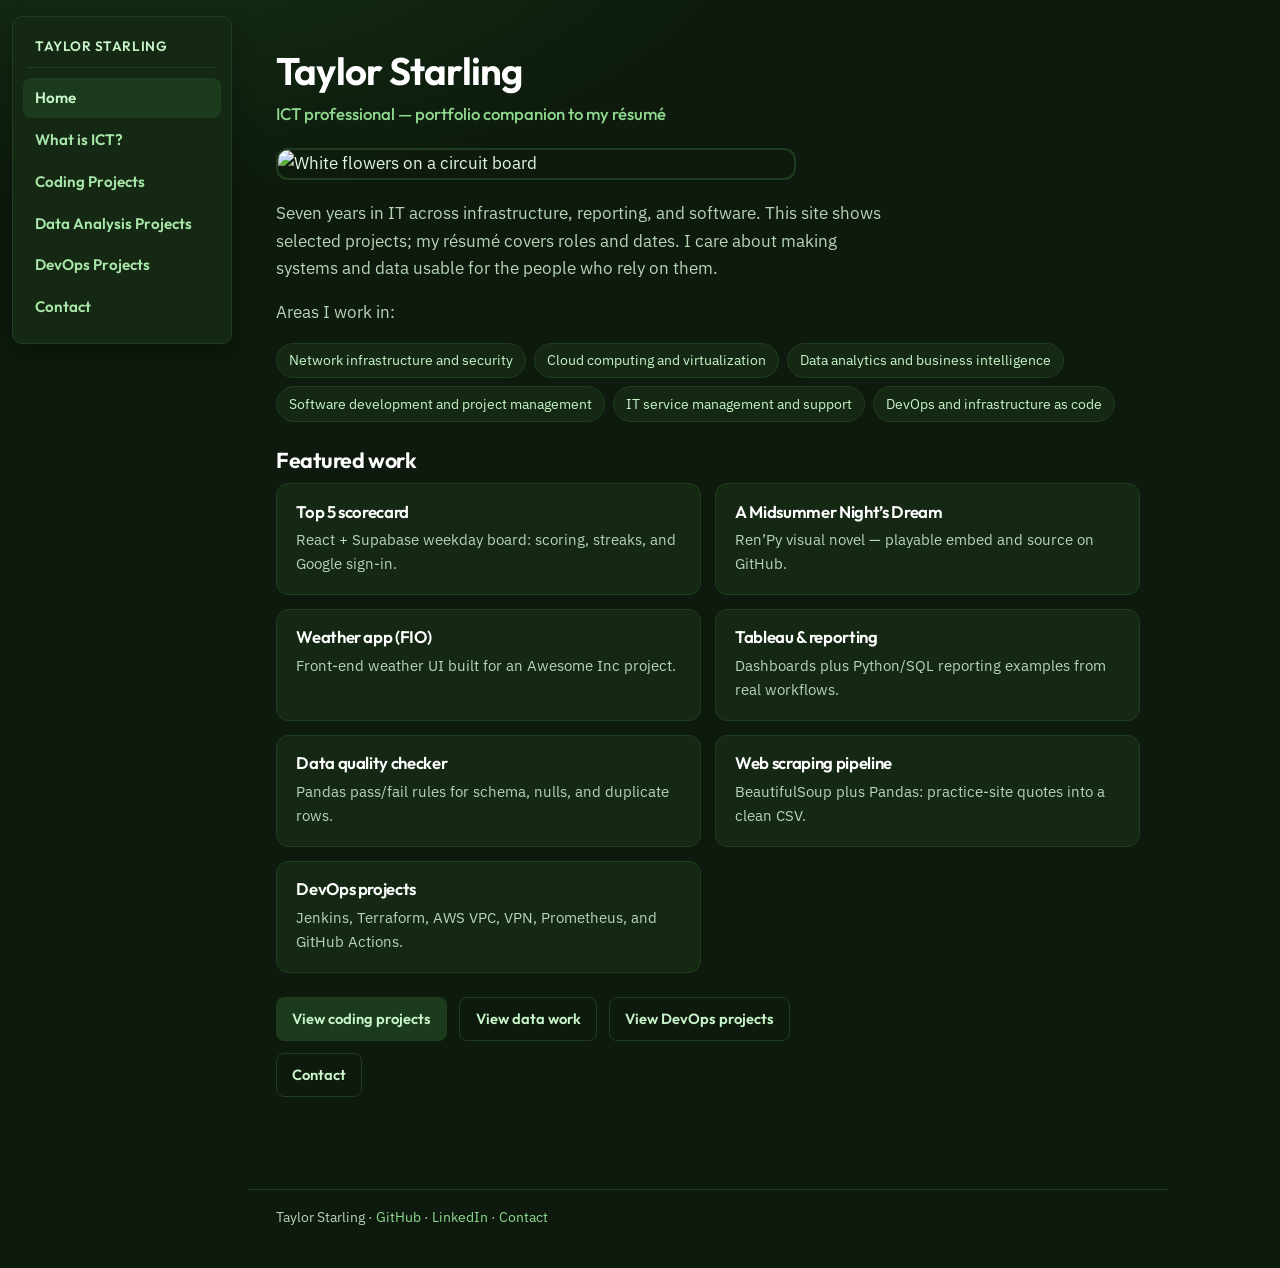
==== index.html @ edfb530f "Added site files" ====
<!DOCTYPE html>
<html lang="en">
  <head>
    <meta charset="UTF-8" />
    <meta name="viewport" content="width=device-width, initial-scale=1.0" />
    <meta
      name="description"
      content="Portfolio for Taylor Starling — ICT professional. Networks, cloud, data, DevOps, and software projects to review with a résumé."
    />
    <meta property="og:type" content="website" />
    <meta property="og:title" content="Taylor Starling — ICT professional" />
    <meta
      property="og:description"
      content="Portfolio: networks, cloud, data analysis, and software projects."
    />
    <meta property="og:url" content="https://taystarlingtech.neocities.org/" />
    <meta
      property="og:image"
      content="https://taystarlingtech.neocities.org/images/greenflowerstech.jpg"
    />
    <meta name="twitter:card" content="summary_large_image" />

    <title>Taylor Starling — ICT professional</title>

    <link href="/style.css" rel="stylesheet" type="text/css" media="all" />
    <link rel="icon" type="image/png" href="/images/GreenTea.png" />
  </head>

  <body>
    <nav class="sidenav" aria-label="Primary">
      <p class="nav-brand">Taylor Starling</p>
      <a href="/index.html" aria-current="page">Home</a>
      <a href="/What_Is_ICT.html">What is ICT?</a>
      <a href="/Coding_Projects.html">Coding Projects</a>
      <a href="/Data_Analysis_Projects.html">Data Analysis Projects</a>
      <a href="/DevOps_Projects.html">DevOps Projects</a>
      <a href="/Contact.html">Contact</a>
    </nav>

    <main class="main">
      <h1>Taylor Starling</h1>
      <p class="tagline">ICT professional — portfolio companion to my résumé</p>

      <img
        src="/images/greenflowerstech.jpg"
        alt="White flowers on a circuit board"
        class="responsive hero-image"
      />

      <p>
        Seven years in IT across infrastructure, reporting, and software. This
        site shows selected projects; my résumé covers roles and dates. I care
        about making systems and data usable for the people who rely on them.
      </p>

      <p>Areas I work in:</p>
      <ul class="skills">
        <li>Network infrastructure and security</li>
        <li>Cloud computing and virtualization</li>
        <li>Data analytics and business intelligence</li>
        <li>Software development and project management</li>
        <li>IT service management and support</li>
        <li>DevOps and infrastructure as code</li>
      </ul>

      <h2>Featured work</h2>
      <div class="feature-grid">
        <article class="card feature-card">
          <h3>
            <a href="/Coding_Projects.html#top-5">Top 5 scorecard</a>
          </h3>
          <p>React + Supabase weekday board: scoring, streaks, and Google sign-in.</p>
        </article>
        <article class="card feature-card">
          <h3>
            <a href="/Coding_Projects.html">A Midsummer Night’s Dream</a>
          </h3>
          <p>Ren’Py visual novel — playable embed and source on GitHub.</p>
        </article>
        <article class="card feature-card">
          <h3>
            <a href="/Coding_Projects.html">Weather app (FIO)</a>
          </h3>
          <p>Front-end weather UI built for an Awesome Inc project.</p>
        </article>
        <article class="card feature-card">
          <h3>
            <a href="/Data_Analysis_Projects.html">Tableau &amp; reporting</a>
          </h3>
          <p>Dashboards plus Python/SQL reporting examples from real workflows.</p>
        </article>
        <article class="card feature-card">
          <h3>
            <a href="/Data_Analysis_Projects.html#data-quality-checker">Data quality checker</a>
          </h3>
          <p>Pandas pass/fail rules for schema, nulls, and duplicate rows.</p>
        </article>
        <article class="card feature-card">
          <h3>
            <a href="/Data_Analysis_Projects.html#web-scraping-pipeline">Web scraping pipeline</a>
          </h3>
          <p>BeautifulSoup plus Pandas: practice-site quotes into a clean CSV.</p>
        </article>
        <article class="card feature-card">
          <h3>
            <a href="/DevOps_Projects.html">DevOps projects</a>
          </h3>
          <p>Jenkins, Terraform, AWS VPC, VPN, Prometheus, and GitHub Actions.</p>
        </article>
      </div>

      <p>
        <a class="cta" href="/Coding_Projects.html">View coding projects</a>
        <a class="cta cta-secondary" href="/Data_Analysis_Projects.html">View data work</a>
        <a class="cta cta-secondary" href="/DevOps_Projects.html">View DevOps projects</a>
        <a class="cta cta-secondary" href="/Contact.html">Contact</a>
      </p>
    </main>

    <footer class="site-footer">
      <p>
        Taylor Starling ·
        <a href="https://github.com/taystarlingtech">GitHub</a> ·
        <a href="https://www.linkedin.com/in/taystarlingtech">LinkedIn</a> ·
        <a href="/Contact.html">Contact</a>
      </p>
    </footer>
  </body>
</html>
---- style.css ----
@import url("https://fonts.googleapis.com/css2?family=Outfit:wght@400;500;600;700&family=IBM+Plex+Sans:wght@400;500;600&display=swap");

:root {
  --bg: #0d1a0d;
  --bg-elevated: #142814;
  --bg-hover: #1c3a1c;
  --border: #1f3d1f;
  --text: #e3f5e3;
  --muted: #b7d4b7;
  --accent: #8fd98f;
  --accent-strong: #c8f5c8;
  --link: #7ecbff;
  --nav-width: 220px;
  --radius: 10px;
}

*,
*::before,
*::after {
  box-sizing: border-box;
}

html {
  scroll-behavior: smooth;
}

/* Base page styling */
body {
  background-color: #0d1a0d; /* deep forest green */
  background:
    radial-gradient(1200px 600px at 10% -10%, #163316 0%, transparent 55%),
    var(--bg);
  color: #e3f5e3; /* soft light green */
  font-family: "IBM Plex Sans", Verdana, sans-serif;
  font-size: 1.05rem;
  line-height: 1.65;
  margin: 0;
  padding: 0;
}

h1, h2, h3 {
  font-family: Outfit, Verdana, sans-serif;
  font-weight: 650;
  line-height: 1.2;
  letter-spacing: -0.02em;
  color: #fff;
}

h1 { font-size: clamp(1.8rem, 3vw, 2.4rem); margin: 0 0 0.4rem; }
h2 { font-size: 1.35rem; margin: 1.6rem 0 0.6rem; }

h2 a {
  color: inherit;
  text-decoration: none;
}

h2 a:hover {
  color: var(--accent-strong);
  text-decoration: underline;
}

p { margin: 0 0 1rem; max-width: 62ch; color: var(--muted); }

a {
  color: var(--link);
  text-underline-offset: 3px;
}

a:hover { color: #fff; }

.nav-brand {
  margin: 0 4px 10px;
  padding: 4px 8px 10px;
  border-bottom: 1px solid var(--border);
  font-family: Outfit, sans-serif;
  font-size: 0.85rem;
  font-weight: 600;
  letter-spacing: 0.04em;
  text-transform: uppercase;
  color: var(--accent-strong);
  max-width: none;
}

.cta {
  display: inline-block;
  margin: 0 0.5rem 0.75rem 0;
  padding: 0.55rem 0.95rem;
  border-radius: 8px;
  background: var(--bg-hover);
  border: 1px solid var(--border);
  color: var(--accent-strong);
  font-family: Outfit, sans-serif;
  font-size: 0.92rem;
  font-weight: 600;
  text-decoration: none;
}

.cta:hover {
  color: #fff;
  background: #234723;
}

.cta-secondary {
  background: transparent;
}

/* Sidebar navigation (desktop) */
.sidenav {
  width: var(--nav-width);
  position: fixed;
  z-index: 1000;
  top: 16px;
  left: 12px;
  background: #142814; /* dark muted green */
  overflow-x: hidden;
  padding: 14px 10px;
  border-radius: var(--radius);
  border: 1px solid #1f3d1f;
  box-shadow: 0 8px 24px rgba(0, 0, 0, 0.25);
}

.sidenav a {
  padding: 10px 12px;
  margin: 2px 0;
  text-decoration: none;
  font-size: 0.95rem;
  color: #a8e6a8; /* accessible green */
  display: block;
  font-weight: 600;
  font-family: Outfit, sans-serif;
  line-height: 1.3;
  border-radius: 8px;
}

.sidenav a:hover,
.sidenav a:focus-visible {
  color: #ffffff; /* high contrast */
  background-color: #1c3a1c;
  outline: none;
}

.sidenav a[aria-current="page"] {
  background: var(--bg-hover);
  color: var(--accent-strong);
}

/* Main content area */
.main {
  margin-left: calc(var(--nav-width) + 28px); /* space for sidebar */
  margin-top: 24px;
  padding: 24px 28px 64px;
  font-size: 1.05rem;
  line-height: 1.65;
  color: #e3f5e3;
  width: auto;
  max-width: 920px;
  min-height: 100vh; /* ensures content doesn't collapse */
}

/* Replace WordPress block behavior */
.content-block {
  width: 100%;
  max-width: none;
  margin: 1.5rem 0; /* increased spacing so links don't hide */
}

/* Responsive images */
.responsive {
  max-width: min(100%, 640px);
  height: auto;
  display: block;
  margin: 1.25rem 0;
  border-radius: 12px;
  border: 2px solid #1f3d1f;
}

/* Responsive iframe wrapper */
.game-container {
  position: relative;
  width: 100%;
  max-width: 800px;      /* centers nicely */
  height: 500px;         /* FIXED height so it doesn't push content down */
  margin: 20px 0;        /* sits with the text column */
  overflow: hidden;
  border-radius: 12px;
  border: 2px solid #1f3d1f;
}

/* Make iframe fill the container */
.game-container iframe {
  position: absolute;
  top: 0;
  left: 0;
  width: 100%;
  height: 100%;
  border: none;
  display: block;
}

/* Optional extras — only apply if you add these classes in HTML later */
.card {
  background: var(--bg-elevated);
  border: 1px solid var(--border);
  border-radius: 12px;
  padding: 1.1rem 1.2rem;
  margin: 1rem 0;
  max-width: none;
}

.card h2 { margin-top: 0; }

.card .responsive,
.card .game-container {
  max-width: 100%;
}

.code-sample {
  margin: 1rem 0 0.4rem;
  padding: 0.9rem 1rem;
  overflow-x: auto;
  max-width: 100%;
  background: #0a140a;
  border: 1px solid var(--border);
  border-radius: 8px;
  color: #d7f0d7;
  font-family: "IBM Plex Mono", Consolas, "Courier New", monospace;
  font-size: 0.78rem;
  line-height: 1.45;
}

.code-sample code {
  font-family: inherit;
  white-space: pre;
}

.artifact-note {
  margin: 0 0 0.25rem;
  font-size: 0.85rem;
  color: var(--muted);
  max-width: none;
}

figure {
  margin: 0 0 1.25rem;
}

figcaption {
  margin-top: 0.4rem;
  font-size: 0.85rem;
  color: var(--muted);
}

.gallery {
  display: grid;
  grid-template-columns: repeat(auto-fit, minmax(240px, 1fr));
  gap: 1rem;
}

.gallery .responsive {
  width: 100%;
  max-width: none;
  margin: 0;
}

.project-list {
  margin: 0.5rem 0 0;
  padding-left: 1.2rem;
}

.contact-list {
  list-style: none;
  margin: 0;
  padding: 0;
  max-width: 40rem;
}

.contact-list li {
  display: grid;
  grid-template-columns: 6.5rem 1fr;
  gap: 0.75rem;
  padding: 0.75rem 0;
  border-bottom: 1px solid var(--border);
}

.contact-label {
  font-family: Outfit, sans-serif;
  font-size: 0.85rem;
  font-weight: 600;
  color: var(--accent);
}

.hero-image {
  max-width: min(100%, 520px);
}

.feature-grid {
  display: grid;
  grid-template-columns: repeat(auto-fit, minmax(min(100%, 340px), 1fr));
  gap: 0.85rem;
  margin: 0.5rem 0 1.5rem;
}

.feature-card {
  margin: 0;
}

.feature-card h3 {
  margin: 0 0 0.4rem;
  font-family: Outfit, Verdana, sans-serif;
  font-size: 1.05rem;
  font-weight: 600;
  color: #fff;
}

.feature-card h3 a {
  color: inherit;
  text-decoration: none;
}

.feature-card h3 a:hover {
  color: var(--accent-strong);
  text-decoration: underline;
}

.feature-card p {
  margin: 0;
  font-size: 0.92rem;
}

.tile-grid {
  display: grid;
  grid-template-columns: repeat(auto-fit, minmax(min(100%, 260px), 1fr));
  gap: 0.85rem;
  margin: 0.75rem 0 1.75rem;
}

.tile-card {
  margin: 0;
  display: flex;
  flex-direction: column;
}

.tile-card .tile-num {
  margin: 0 0 0.15rem;
  font-family: Outfit, sans-serif;
  font-size: 0.75rem;
  font-weight: 600;
  letter-spacing: 0.06em;
  color: var(--accent);
  max-width: none;
}

.tile-card h2 {
  margin: 0 0 0.45rem;
  font-size: 1.08rem;
}

.tile-card > p:last-of-type {
  margin-bottom: 0;
}

.tile-card .cta {
  margin-bottom: 0;
}

.tile-card figure {
  margin: 0.35rem 0 0.85rem;
}

.tile-card .responsive {
  width: 100%;
  max-width: none;
  margin: 0;
}

.stack {
  display: flex;
  flex-wrap: wrap;
  gap: 6px;
  margin: 0 0 0.85rem;
  max-width: none;
}

.stack span {
  background: #0a140a;
  border: 1px solid var(--border);
  border-radius: 999px;
  padding: 0.2rem 0.6rem;
  font-size: 0.75rem;
  color: var(--accent-strong);
}

.site-footer {
  margin-left: calc(var(--nav-width) + 28px);
  max-width: 920px;
  padding: 0 28px 40px;
  border-top: 1px solid var(--border);
}

.site-footer p {
  margin: 1rem 0 0;
  font-size: 0.85rem;
  color: var(--muted);
  max-width: none;
}

.site-footer a {
  color: var(--accent);
  text-decoration: none;
}

.site-footer a:hover {
  color: #fff;
  text-decoration: underline;
}

.skills {
  display: flex;
  flex-wrap: wrap;
  gap: 8px;
  padding: 0;
  margin: 1rem 0 1.5rem;
  list-style: none;
  max-width: none;
}

.skills li {
  background: var(--bg-elevated);
  border: 1px solid var(--border);
  border-radius: 999px;
  padding: 0.35rem 0.75rem;
  font-size: 0.85rem;
  color: var(--accent-strong);
}

.tagline {
  margin: 0 0 1.25rem;
  font-family: Outfit, sans-serif;
  font-size: 1.05rem;
  font-weight: 500;
  color: var(--accent);
  max-width: none;
}

#data-quality-checker,
#web-scraping-pipeline,
#csv-to-sql-loader,
#api-data-extractor,
#incremental-data-loader,
#sql-reporting-workshop,
#it-health-report,
#top-5,
#ainc-timeline {
  scroll-margin-top: 1rem;
}

/* Mobile layout */
@media screen and (max-width: 720px) {

  /* Top bar stays in document flow so titles are never hidden under it */
  .sidenav {
    width: 100%;
    position: sticky;
    top: 0;
    left: 0;
    z-index: 1000;
    border-radius: 0;
    padding: 8px 6px;
    text-align: center;
    background: #142814;
    border-bottom: 2px solid #1f3d1f;
    display: flex;
    flex-wrap: wrap;
    justify-content: center;
    box-shadow: none;
    overflow: visible;
  }

  .sidenav a {
    font-size: 0.82rem;
    padding: 8px 10px;
    display: inline-block;
  }

  .main {
    margin-left: 0;
    margin-top: 0;
    font-size: 17px;
    padding: 16px 16px 48px;
  }

  .game-container {
    height: 350px;   /* smaller height for phones */
    max-width: 100%;
  }

  .nav-brand {
    width: 100%;
    margin: 0 0 4px;
    padding: 2px 8px 6px;
    border-bottom: 1px solid var(--border);
    text-align: center;
  }

  .contact-list li {
    grid-template-columns: 1fr;
    gap: 0.2rem;
  }

  .site-footer {
    margin-left: 0;
    padding: 0 16px 32px;
  }

  #data-quality-checker,
  #web-scraping-pipeline,
  #csv-to-sql-loader,
  #api-data-extractor,
  #incremental-data-loader,
  #sql-reporting-workshop,
  #it-health-report,
  #top-5,
  #ainc-timeline {
    scroll-margin-top: 8rem;
  }

  h1 {
    scroll-margin-top: 8rem;
  }
}

/* Extra small screens */
@media screen and (max-width: 600px) {
  .sidenav a {
    font-size: 16px;
    padding: 8px;
  }
  .game-container {
    height: 350px;   /* smaller height for phones */
    max-width: 100%;
  }
  .main {
    font-size: 17px;
  }
}
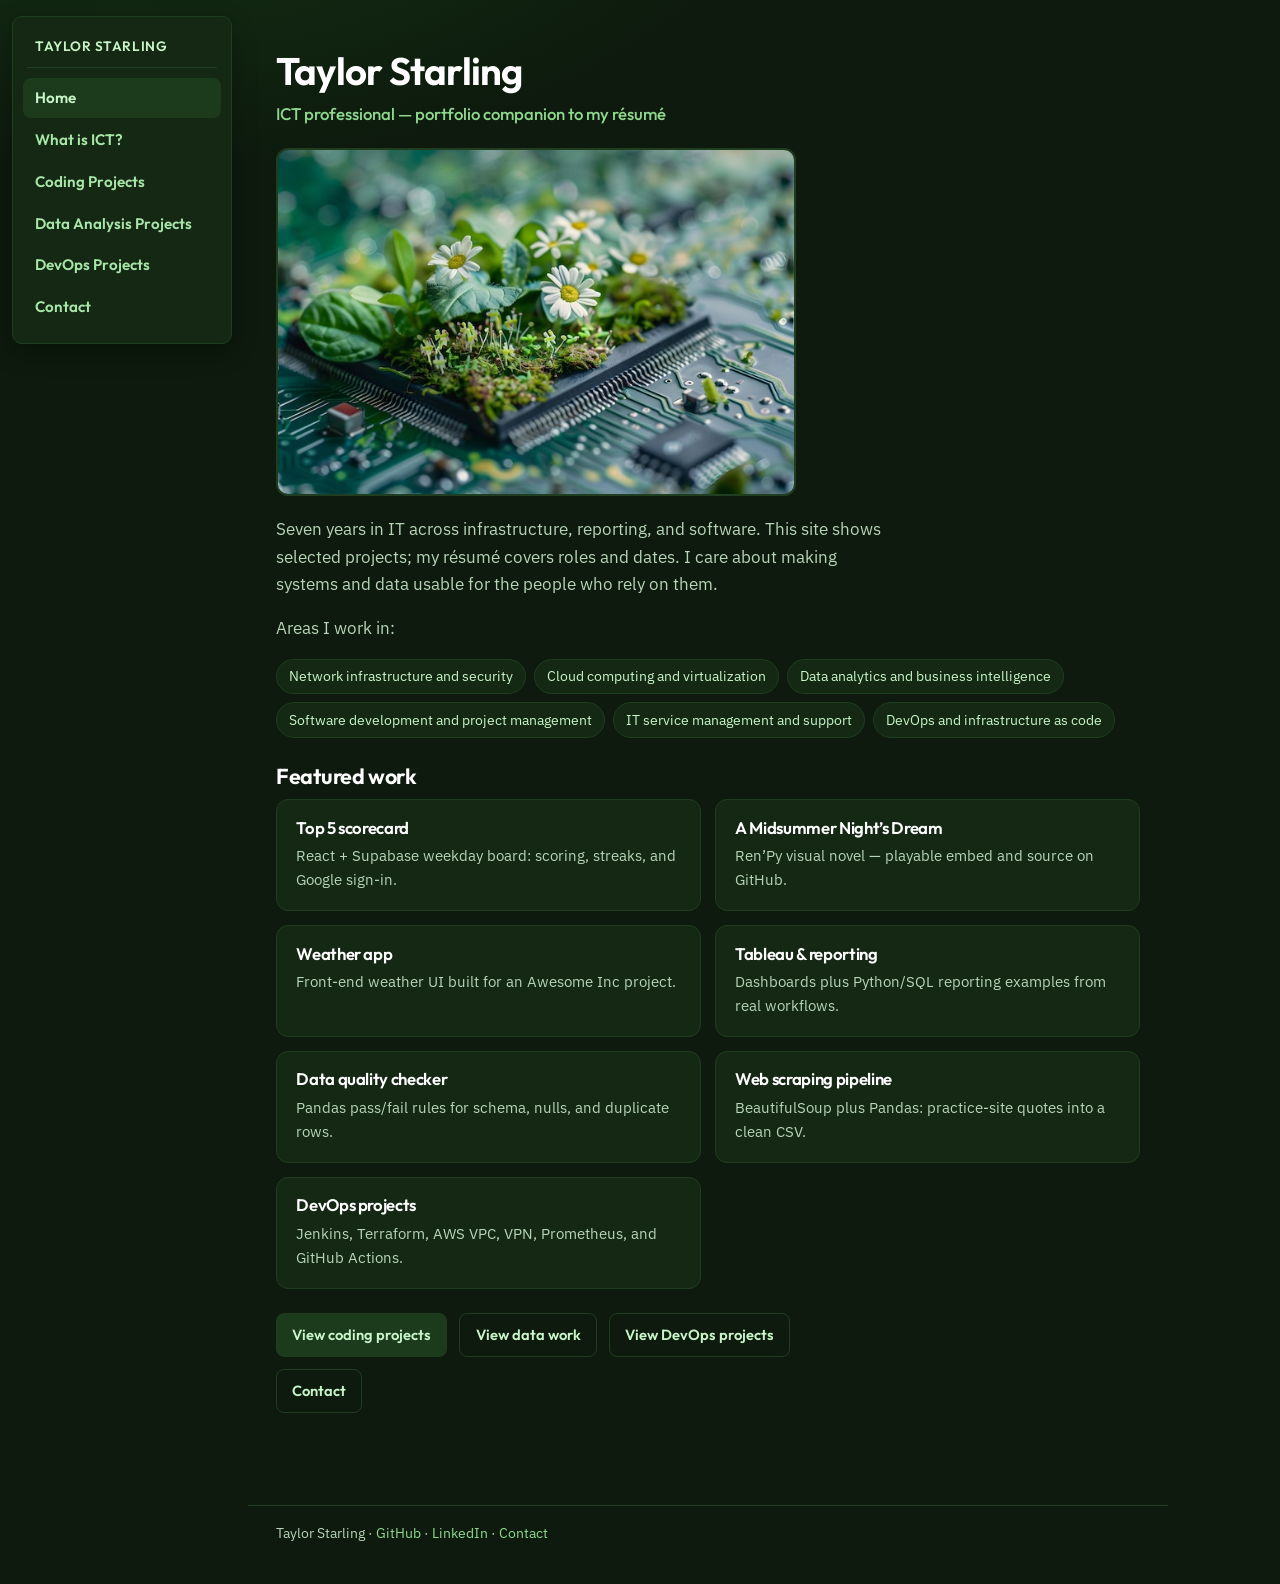
==== commit e6a45f55: "FIO means figure it out fix" ====
--- a/index.html
+++ b/index.html
@@ -79,7 +79,7 @@
         </article>
         <article class="card feature-card">
           <h3>
-            <a href="/Coding_Projects.html">Weather app (FIO)</a>
+            <a href="/Coding_Projects.html">Weather app</a>
           </h3>
           <p>Front-end weather UI built for an Awesome Inc project.</p>
         </article>
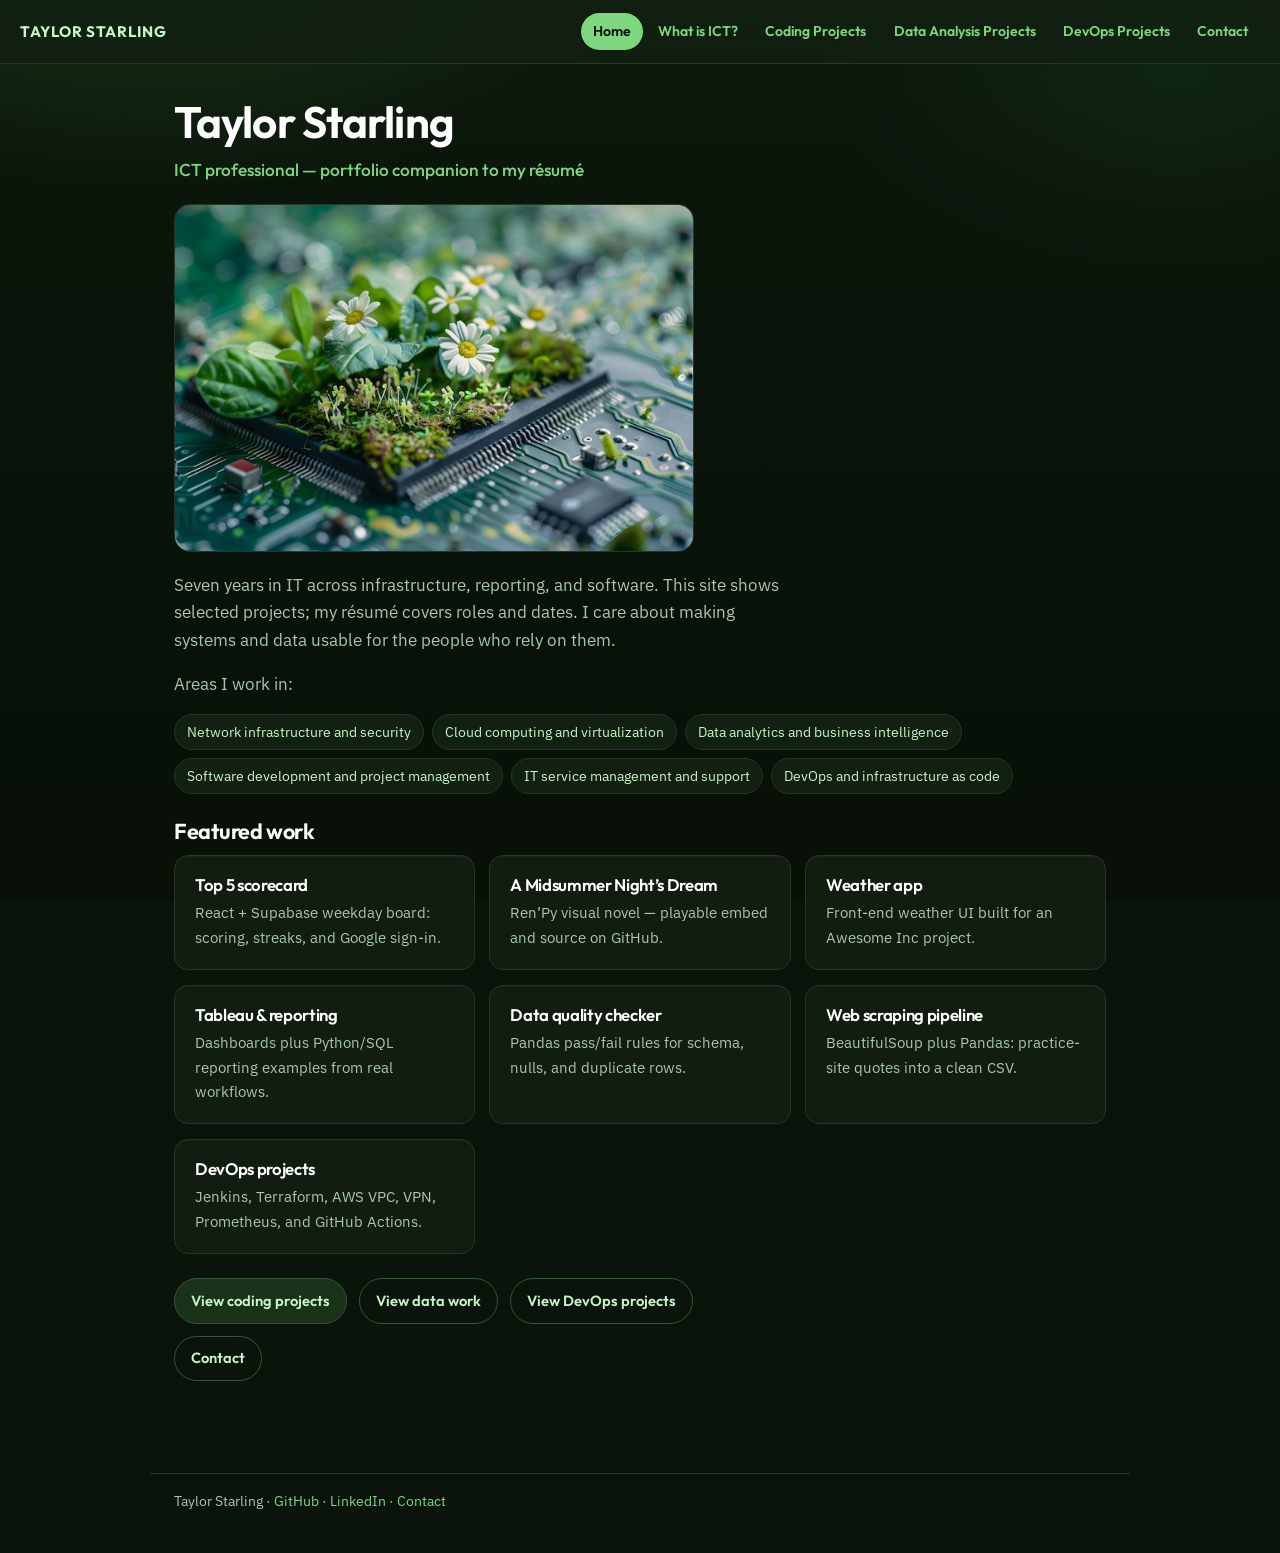
==== commit 1938db9a: "Revamp" ====
--- a/index.html
+++ b/index.html
@@ -27,15 +27,17 @@
   </head>
 
   <body>
-    <nav class="sidenav" aria-label="Primary">
-      <p class="nav-brand">Taylor Starling</p>
-      <a href="/index.html" aria-current="page">Home</a>
-      <a href="/What_Is_ICT.html">What is ICT?</a>
-      <a href="/Coding_Projects.html">Coding Projects</a>
-      <a href="/Data_Analysis_Projects.html">Data Analysis Projects</a>
-      <a href="/DevOps_Projects.html">DevOps Projects</a>
-      <a href="/Contact.html">Contact</a>
-    </nav>
+    <header class="site-header">
+      <a class="nav-brand" href="/index.html">Taylor Starling</a>
+      <nav class="site-nav" aria-label="Primary">
+        <a href="/index.html" aria-current="page">Home</a>
+        <a href="/What_Is_ICT.html">What is ICT?</a>
+        <a href="/Coding_Projects.html">Coding Projects</a>
+        <a href="/Data_Analysis_Projects.html">Data Analysis Projects</a>
+        <a href="/DevOps_Projects.html">DevOps Projects</a>
+        <a href="/Contact.html">Contact</a>
+      </nav>
+    </header>
 
     <main class="main">
       <h1>Taylor Starling</h1>
@@ -44,17 +46,17 @@
       <img
         src="/images/greenflowerstech.jpg"
         alt="White flowers on a circuit board"
-        class="responsive hero-image"
+        class="responsive hero-image reveal"
       />
 
-      <p>
+      <p class="reveal">
         Seven years in IT across infrastructure, reporting, and software. This
         site shows selected projects; my résumé covers roles and dates. I care
         about making systems and data usable for the people who rely on them.
       </p>
 
-      <p>Areas I work in:</p>
-      <ul class="skills">
+      <p class="reveal">Areas I work in:</p>
+      <ul class="skills reveal">
         <li>Network infrastructure and security</li>
         <li>Cloud computing and virtualization</li>
         <li>Data analytics and business intelligence</li>
@@ -63,45 +65,45 @@
         <li>DevOps and infrastructure as code</li>
       </ul>
 
-      <h2>Featured work</h2>
+      <h2 class="reveal">Featured work</h2>
       <div class="feature-grid">
-        <article class="card feature-card">
+        <article class="card feature-card reveal reveal-delay-1">
           <h3>
             <a href="/Coding_Projects.html#top-5">Top 5 scorecard</a>
           </h3>
           <p>React + Supabase weekday board: scoring, streaks, and Google sign-in.</p>
         </article>
-        <article class="card feature-card">
+        <article class="card feature-card reveal reveal-delay-2">
           <h3>
             <a href="/Coding_Projects.html">A Midsummer Night’s Dream</a>
           </h3>
           <p>Ren’Py visual novel — playable embed and source on GitHub.</p>
         </article>
-        <article class="card feature-card">
+        <article class="card feature-card reveal reveal-delay-3">
           <h3>
             <a href="/Coding_Projects.html">Weather app</a>
           </h3>
           <p>Front-end weather UI built for an Awesome Inc project.</p>
         </article>
-        <article class="card feature-card">
+        <article class="card feature-card reveal">
           <h3>
             <a href="/Data_Analysis_Projects.html">Tableau &amp; reporting</a>
           </h3>
           <p>Dashboards plus Python/SQL reporting examples from real workflows.</p>
         </article>
-        <article class="card feature-card">
+        <article class="card feature-card reveal reveal-delay-1">
           <h3>
             <a href="/Data_Analysis_Projects.html#data-quality-checker">Data quality checker</a>
           </h3>
           <p>Pandas pass/fail rules for schema, nulls, and duplicate rows.</p>
         </article>
-        <article class="card feature-card">
+        <article class="card feature-card reveal reveal-delay-2">
           <h3>
             <a href="/Data_Analysis_Projects.html#web-scraping-pipeline">Web scraping pipeline</a>
           </h3>
           <p>BeautifulSoup plus Pandas: practice-site quotes into a clean CSV.</p>
         </article>
-        <article class="card feature-card">
+        <article class="card feature-card reveal reveal-delay-3">
           <h3>
             <a href="/DevOps_Projects.html">DevOps projects</a>
           </h3>
@@ -125,5 +127,6 @@
         <a href="/Contact.html">Contact</a>
       </p>
     </footer>
+    <script src="/site.js" defer></script>
   </body>
 </html>
--- a/style.css
+++ b/style.css
@@ -1,17 +1,20 @@
 @import url("https://fonts.googleapis.com/css2?family=Outfit:wght@400;500;600;700&family=IBM+Plex+Sans:wght@400;500;600&display=swap");
 
 :root {
-  --bg: #0d1a0d;
-  --bg-elevated: #142814;
-  --bg-hover: #1c3a1c;
-  --border: #1f3d1f;
-  --text: #e3f5e3;
-  --muted: #b7d4b7;
-  --accent: #8fd98f;
+  --bg: #0a140a;
+  --bg-elevated: #122012;
+  --bg-hover: #1a321a;
+  --border: #243824;
+  --border-strong: #355535;
+  --text: #e8f6e8;
+  --muted: #a9c7a9;
+  --accent: #7ed67e;
   --accent-strong: #c8f5c8;
   --link: #7ecbff;
-  --nav-width: 220px;
-  --radius: 10px;
+  --header-h: 64px;
+  --radius: 14px;
+  --shadow: 0 10px 30px rgba(0, 0, 0, 0.28);
+  --ease: cubic-bezier(0.22, 1, 0.36, 1);
 }
 
 *,
@@ -24,18 +27,20 @@
   scroll-behavior: smooth;
 }
 
-/* Base page styling */
 body {
-  background-color: #0d1a0d; /* deep forest green */
-  background:
-    radial-gradient(1200px 600px at 10% -10%, #163316 0%, transparent 55%),
-    var(--bg);
-  color: #e3f5e3; /* soft light green */
+  margin: 0;
+  padding: 0;
+  min-height: 100vh;
+  color: var(--text);
   font-family: "IBM Plex Sans", Verdana, sans-serif;
   font-size: 1.05rem;
   line-height: 1.65;
-  margin: 0;
-  padding: 0;
+  background-color: var(--bg);
+  background-image:
+    radial-gradient(900px 480px at 12% -8%, rgba(46, 110, 46, 0.35), transparent 55%),
+    radial-gradient(700px 420px at 92% 8%, rgba(30, 80, 50, 0.22), transparent 50%),
+    linear-gradient(180deg, #0c180c 0%, var(--bg) 40%, #081008 100%);
+  background-attachment: fixed;
 }
 
 h1, h2, h3 {
@@ -46,7 +51,7 @@
   color: #fff;
 }
 
-h1 { font-size: clamp(1.8rem, 3vw, 2.4rem); margin: 0 0 0.4rem; }
+h1 { font-size: clamp(2rem, 4vw, 2.75rem); margin: 0 0 0.45rem; }
 h2 { font-size: 1.35rem; margin: 1.6rem 0 0.6rem; }
 
 h2 a {
@@ -56,137 +61,178 @@
 
 h2 a:hover {
   color: var(--accent-strong);
-  text-decoration: underline;
-}
-
-p { margin: 0 0 1rem; max-width: 62ch; color: var(--muted); }
+}
+
+p {
+  margin: 0 0 1rem;
+  max-width: 62ch;
+  color: var(--muted);
+}
 
 a {
   color: var(--link);
   text-underline-offset: 3px;
+  transition: color 0.2s var(--ease);
 }
 
 a:hover { color: #fff; }
 
+/* Sticky top header — Top 5 style */
+.site-header {
+  position: sticky;
+  top: 0;
+  z-index: 1000;
+  display: flex;
+  align-items: center;
+  justify-content: space-between;
+  gap: 1rem;
+  min-height: var(--header-h);
+  padding: 0.55rem 1.25rem;
+  background: color-mix(in srgb, var(--bg-elevated) 88%, transparent);
+  border-bottom: 1px solid var(--border);
+  backdrop-filter: blur(14px);
+  -webkit-backdrop-filter: blur(14px);
+}
+
 .nav-brand {
-  margin: 0 4px 10px;
-  padding: 4px 8px 10px;
-  border-bottom: 1px solid var(--border);
+  margin: 0;
+  padding: 0;
+  border: 0;
   font-family: Outfit, sans-serif;
-  font-size: 0.85rem;
-  font-weight: 600;
+  font-size: 0.95rem;
+  font-weight: 700;
   letter-spacing: 0.04em;
   text-transform: uppercase;
   color: var(--accent-strong);
-  max-width: none;
+  text-decoration: none;
+  white-space: nowrap;
+  max-width: none;
+  transition: color 0.2s var(--ease), transform 0.2s var(--ease);
+}
+
+.nav-brand:hover {
+  color: #fff;
+  transform: translateY(-1px);
+}
+
+.site-nav {
+  display: flex;
+  flex-wrap: wrap;
+  align-items: center;
+  justify-content: flex-end;
+  gap: 0.2rem;
+}
+
+.site-nav a {
+  display: inline-block;
+  padding: 0.45rem 0.75rem;
+  border-radius: 999px;
+  color: var(--accent);
+  font-family: Outfit, sans-serif;
+  font-size: 0.88rem;
+  font-weight: 600;
+  text-decoration: none;
+  transition:
+    background-color 0.2s var(--ease),
+    color 0.2s var(--ease),
+    transform 0.2s var(--ease);
+}
+
+.site-nav a:hover,
+.site-nav a:focus-visible {
+  color: #fff;
+  background: var(--bg-hover);
+  outline: none;
+  transform: translateY(-1px);
+}
+
+.site-nav a[aria-current="page"] {
+  color: #0a140a;
+  background: var(--accent);
+}
+
+.site-nav a[aria-current="page"]:hover {
+  color: #0a140a;
+  background: var(--accent-strong);
+}
+
+/* Main content */
+.main {
+  margin: 0 auto;
+  padding: 2rem 1.5rem 4rem;
+  width: min(100%, 980px);
+  min-height: calc(100vh - var(--header-h) - 5rem);
 }
 
 .cta {
   display: inline-block;
   margin: 0 0.5rem 0.75rem 0;
-  padding: 0.55rem 0.95rem;
-  border-radius: 8px;
+  padding: 0.6rem 1rem;
+  border-radius: 999px;
   background: var(--bg-hover);
-  border: 1px solid var(--border);
+  border: 1px solid var(--border-strong);
   color: var(--accent-strong);
   font-family: Outfit, sans-serif;
   font-size: 0.92rem;
   font-weight: 600;
   text-decoration: none;
+  transition:
+    background-color 0.2s var(--ease),
+    border-color 0.2s var(--ease),
+    color 0.2s var(--ease),
+    transform 0.18s var(--ease),
+    box-shadow 0.2s var(--ease);
 }
 
 .cta:hover {
   color: #fff;
   background: #234723;
+  border-color: var(--accent);
+  box-shadow: 0 6px 18px rgba(0, 0, 0, 0.25);
+  transform: translateY(-2px);
+}
+
+.cta:active {
+  transform: translateY(0) scale(0.98);
 }
 
 .cta-secondary {
   background: transparent;
 }
 
-/* Sidebar navigation (desktop) */
-.sidenav {
-  width: var(--nav-width);
-  position: fixed;
-  z-index: 1000;
-  top: 16px;
-  left: 12px;
-  background: #142814; /* dark muted green */
-  overflow-x: hidden;
-  padding: 14px 10px;
-  border-radius: var(--radius);
-  border: 1px solid #1f3d1f;
-  box-shadow: 0 8px 24px rgba(0, 0, 0, 0.25);
-}
-
-.sidenav a {
-  padding: 10px 12px;
-  margin: 2px 0;
-  text-decoration: none;
-  font-size: 0.95rem;
-  color: #a8e6a8; /* accessible green */
-  display: block;
-  font-weight: 600;
-  font-family: Outfit, sans-serif;
-  line-height: 1.3;
-  border-radius: 8px;
-}
-
-.sidenav a:hover,
-.sidenav a:focus-visible {
-  color: #ffffff; /* high contrast */
-  background-color: #1c3a1c;
-  outline: none;
-}
-
-.sidenav a[aria-current="page"] {
-  background: var(--bg-hover);
-  color: var(--accent-strong);
-}
-
-/* Main content area */
-.main {
-  margin-left: calc(var(--nav-width) + 28px); /* space for sidebar */
-  margin-top: 24px;
-  padding: 24px 28px 64px;
-  font-size: 1.05rem;
-  line-height: 1.65;
-  color: #e3f5e3;
-  width: auto;
-  max-width: 920px;
-  min-height: 100vh; /* ensures content doesn't collapse */
-}
-
-/* Replace WordPress block behavior */
 .content-block {
   width: 100%;
   max-width: none;
-  margin: 1.5rem 0; /* increased spacing so links don't hide */
-}
-
-/* Responsive images */
+  margin: 1.5rem 0;
+}
+
 .responsive {
   max-width: min(100%, 640px);
   height: auto;
   display: block;
   margin: 1.25rem 0;
   border-radius: 12px;
-  border: 2px solid #1f3d1f;
-}
-
-/* Responsive iframe wrapper */
+  border: 1px solid var(--border);
+  transition: border-color 0.25s var(--ease), transform 0.25s var(--ease);
+}
+
+a:hover > .responsive,
+figure a:hover .responsive {
+  border-color: var(--accent);
+  transform: scale(1.01);
+}
+
 .game-container {
   position: relative;
   width: 100%;
-  max-width: 800px;      /* centers nicely */
-  height: 500px;         /* FIXED height so it doesn't push content down */
-  margin: 20px 0;        /* sits with the text column */
+  max-width: 800px;
+  height: 500px;
+  margin: 20px 0;
   overflow: hidden;
   border-radius: 12px;
-  border: 2px solid #1f3d1f;
-}
-
-/* Make iframe fill the container */
+  border: 1px solid var(--border);
+}
+
 .game-container iframe {
   position: absolute;
   top: 0;
@@ -197,14 +243,25 @@
   display: block;
 }
 
-/* Optional extras — only apply if you add these classes in HTML later */
 .card {
-  background: var(--bg-elevated);
+  background: color-mix(in srgb, var(--bg-elevated) 92%, #000);
   border: 1px solid var(--border);
-  border-radius: 12px;
-  padding: 1.1rem 1.2rem;
+  border-radius: var(--radius);
+  padding: 1.2rem 1.25rem;
   margin: 1rem 0;
   max-width: none;
+  box-shadow: 0 1px 0 rgba(255, 255, 255, 0.03) inset;
+  transition:
+    border-color 0.25s var(--ease),
+    transform 0.25s var(--ease),
+    box-shadow 0.25s var(--ease),
+    background-color 0.25s var(--ease);
+}
+
+.card:hover {
+  border-color: var(--border-strong);
+  box-shadow: var(--shadow);
+  transform: translateY(-3px);
 }
 
 .card h2 { margin-top: 0; }
@@ -219,9 +276,9 @@
   padding: 0.9rem 1rem;
   overflow-x: auto;
   max-width: 100%;
-  background: #0a140a;
+  background: #071007;
   border: 1px solid var(--border);
-  border-radius: 8px;
+  border-radius: 10px;
   color: #d7f0d7;
   font-family: "IBM Plex Mono", Consolas, "Courier New", monospace;
   font-size: 0.78rem;
@@ -278,8 +335,16 @@
   display: grid;
   grid-template-columns: 6.5rem 1fr;
   gap: 0.75rem;
-  padding: 0.75rem 0;
+  align-items: center;
+  padding: 0.85rem 0.2rem;
   border-bottom: 1px solid var(--border);
+  transition: background-color 0.2s var(--ease), padding-left 0.2s var(--ease);
+}
+
+.contact-list li:hover {
+  background: color-mix(in srgb, var(--bg-elevated) 70%, transparent);
+  padding-left: 0.45rem;
+  border-radius: 8px;
 }
 
 .contact-label {
@@ -291,17 +356,19 @@
 
 .hero-image {
   max-width: min(100%, 520px);
+  border-radius: 16px;
 }
 
 .feature-grid {
   display: grid;
-  grid-template-columns: repeat(auto-fit, minmax(min(100%, 340px), 1fr));
-  gap: 0.85rem;
+  grid-template-columns: repeat(auto-fit, minmax(min(100%, 280px), 1fr));
+  gap: 0.9rem;
   margin: 0.5rem 0 1.5rem;
 }
 
 .feature-card {
   margin: 0;
+  cursor: pointer;
 }
 
 .feature-card h3 {
@@ -319,7 +386,6 @@
 
 .feature-card h3 a:hover {
   color: var(--accent-strong);
-  text-decoration: underline;
 }
 
 .feature-card p {
@@ -330,7 +396,7 @@
 .tile-grid {
   display: grid;
   grid-template-columns: repeat(auto-fit, minmax(min(100%, 260px), 1fr));
-  gap: 0.85rem;
+  gap: 0.9rem;
   margin: 0.75rem 0 1.75rem;
 }
 
@@ -385,15 +451,29 @@
   background: #0a140a;
   border: 1px solid var(--border);
   border-radius: 999px;
-  padding: 0.2rem 0.6rem;
+  padding: 0.22rem 0.65rem;
   font-size: 0.75rem;
   color: var(--accent-strong);
+  transition:
+    background-color 0.2s var(--ease),
+    border-color 0.2s var(--ease),
+    transform 0.2s var(--ease);
+}
+
+.card:hover .stack span {
+  border-color: var(--border-strong);
+}
+
+.stack span:hover {
+  background: var(--bg-hover);
+  border-color: var(--accent);
+  transform: translateY(-1px);
 }
 
 .site-footer {
-  margin-left: calc(var(--nav-width) + 28px);
-  max-width: 920px;
-  padding: 0 28px 40px;
+  margin: 0 auto;
+  width: min(100%, 980px);
+  padding: 0 1.5rem 2.5rem;
   border-top: 1px solid var(--border);
 }
 
@@ -431,15 +511,64 @@
   padding: 0.35rem 0.75rem;
   font-size: 0.85rem;
   color: var(--accent-strong);
+  transition:
+    border-color 0.2s var(--ease),
+    background-color 0.2s var(--ease),
+    transform 0.2s var(--ease);
+}
+
+.skills li:hover {
+  border-color: var(--accent);
+  background: var(--bg-hover);
+  transform: translateY(-1px);
 }
 
 .tagline {
   margin: 0 0 1.25rem;
   font-family: Outfit, sans-serif;
-  font-size: 1.05rem;
+  font-size: 1.08rem;
   font-weight: 500;
   color: var(--accent);
   max-width: none;
+}
+
+/* Reveal-on-scroll */
+.reveal {
+  opacity: 0;
+  transform: translateY(14px);
+  transition:
+    opacity 0.55s var(--ease),
+    transform 0.55s var(--ease);
+}
+
+.reveal.is-visible {
+  opacity: 1;
+  transform: translateY(0);
+}
+
+.reveal-delay-1 { transition-delay: 0.06s; }
+.reveal-delay-2 { transition-delay: 0.12s; }
+.reveal-delay-3 { transition-delay: 0.18s; }
+
+/* Page enter */
+.main > h1,
+.main > .tagline {
+  animation: rise-in 0.55s var(--ease) both;
+}
+
+.main > .tagline {
+  animation-delay: 0.08s;
+}
+
+@keyframes rise-in {
+  from {
+    opacity: 0;
+    transform: translateY(10px);
+  }
+  to {
+    opacity: 1;
+    transform: translateY(0);
+  }
 }
 
 #data-quality-checker,
@@ -451,55 +580,58 @@
 #it-health-report,
 #top-5,
 #ainc-timeline {
-  scroll-margin-top: 1rem;
-}
-
-/* Mobile layout */
-@media screen and (max-width: 720px) {
-
-  /* Top bar stays in document flow so titles are never hidden under it */
-  .sidenav {
-    width: 100%;
-    position: sticky;
-    top: 0;
-    left: 0;
-    z-index: 1000;
-    border-radius: 0;
-    padding: 8px 6px;
+  scroll-margin-top: calc(var(--header-h) + 1rem);
+}
+
+h1 {
+  scroll-margin-top: calc(var(--header-h) + 0.5rem);
+}
+
+@media (prefers-reduced-motion: reduce) {
+  html { scroll-behavior: auto; }
+
+  *,
+  *::before,
+  *::after {
+    animation: none !important;
+    transition: none !important;
+  }
+
+  .reveal {
+    opacity: 1;
+    transform: none;
+  }
+}
+
+@media screen and (max-width: 820px) {
+  .site-header {
+    flex-direction: column;
+    align-items: stretch;
+    gap: 0.35rem;
+    padding: 0.65rem 0.85rem 0.75rem;
+  }
+
+  .nav-brand {
     text-align: center;
-    background: #142814;
-    border-bottom: 2px solid #1f3d1f;
-    display: flex;
-    flex-wrap: wrap;
+  }
+
+  .site-nav {
     justify-content: center;
-    box-shadow: none;
-    overflow: visible;
-  }
-
-  .sidenav a {
-    font-size: 0.82rem;
-    padding: 8px 10px;
-    display: inline-block;
+  }
+
+  .site-nav a {
+    font-size: 0.8rem;
+    padding: 0.4rem 0.65rem;
   }
 
   .main {
-    margin-left: 0;
-    margin-top: 0;
+    padding: 1.25rem 1rem 3rem;
     font-size: 17px;
-    padding: 16px 16px 48px;
   }
 
   .game-container {
-    height: 350px;   /* smaller height for phones */
+    height: 350px;
     max-width: 100%;
-  }
-
-  .nav-brand {
-    width: 100%;
-    margin: 0 0 4px;
-    padding: 2px 8px 6px;
-    border-bottom: 1px solid var(--border);
-    text-align: center;
   }
 
   .contact-list li {
@@ -508,38 +640,22 @@
   }
 
   .site-footer {
-    margin-left: 0;
-    padding: 0 16px 32px;
-  }
-
-  #data-quality-checker,
-  #web-scraping-pipeline,
-  #csv-to-sql-loader,
-  #api-data-extractor,
-  #incremental-data-loader,
-  #sql-reporting-workshop,
-  #it-health-report,
-  #top-5,
-  #ainc-timeline {
-    scroll-margin-top: 8rem;
-  }
-
-  h1 {
-    scroll-margin-top: 8rem;
-  }
-}
-
-/* Extra small screens */
+    padding: 0 1rem 2rem;
+  }
+}
+
 @media screen and (max-width: 600px) {
-  .sidenav a {
-    font-size: 16px;
-    padding: 8px;
-  }
+  .site-nav a {
+    font-size: 0.78rem;
+    padding: 0.35rem 0.55rem;
+  }
+
   .game-container {
-    height: 350px;   /* smaller height for phones */
-    max-width: 100%;
-  }
-  .main {
-    font-size: 17px;
-  }
-}+    height: 320px;
+  }
+}
+
+/* Back-compat: old .sidenav pages still look intentional if any remain */
+.sidenav {
+  display: none;
+}
